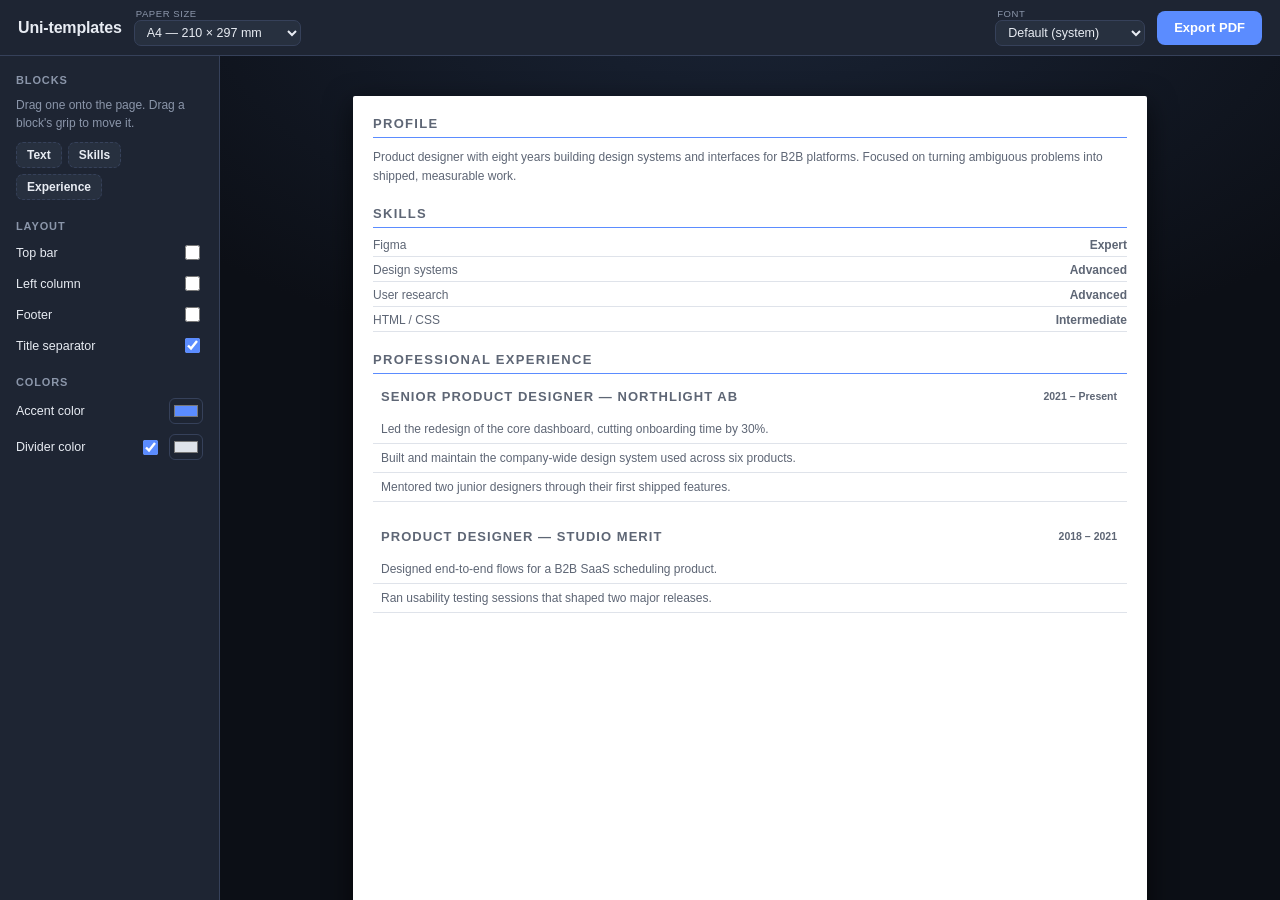
==== cv_template/index.html @ 2158d03e "Add CV template builder under /cv_template/" ====
<!doctype html>
<html lang="en">
  <head>
    <meta charset="utf-8" />
    <meta name="viewport" content="width=device-width, initial-scale=1" />
    <title>Logo Studio</title>
    <script type="module" crossorigin src="./assets/index-DezXRuUZ.js"></script>
    <link rel="stylesheet" crossorigin href="./assets/index-B7kqXmsd.css">
  </head>
  <body>
    <div id="app"></div>
  </body>
</html>
---- cv_template/assets/index-B7kqXmsd.css ----
@font-face{font-family:Dosis;src:url(./Dosis-ExtraLight-DlEEAZiP.ttf) format("truetype");font-weight:200;font-style:normal;font-display:swap}@font-face{font-family:Dosis;src:url(./Dosis-Light-BOXy2266.ttf) format("truetype");font-weight:300;font-style:normal;font-display:swap}@font-face{font-family:Dosis;src:url(./Dosis-Regular-C5kjTgQt.ttf) format("truetype");font-weight:400;font-style:normal;font-display:swap}@font-face{font-family:Dosis;src:url(./Dosis-Medium-CBD_5TGy.ttf) format("truetype");font-weight:500;font-style:normal;font-display:swap}@font-face{font-family:Dosis;src:url(./Dosis-SemiBold-DWbbS9KU.ttf) format("truetype");font-weight:600;font-style:normal;font-display:swap}@font-face{font-family:Dosis;src:url(./Dosis-Bold-pEvvqsVB.ttf) format("truetype");font-weight:700;font-style:normal;font-display:swap}@font-face{font-family:Dosis;src:url(./Dosis-ExtraBold-Dp2xses7.ttf) format("truetype");font-weight:800;font-style:normal;font-display:swap}@font-face{font-family:Proxima Nova;src:url(./proximanova-light-webfont-DDnHX13L.woff2) format("woff2"),url(./proximanova-light-webfont-dAxYaZXE.woff) format("woff"),url(./proximanova-light-webfont-Cg-FxeoQ.ttf) format("truetype");font-weight:300;font-style:normal;font-display:swap}@font-face{font-family:Proxima Nova;src:url(./proximanova-regular-webfont-l9pLPmEu.woff2) format("woff2"),url(./proximanova-regular-webfont-BQWow63f.woff) format("woff"),url(./proximanova-regular-webfont-CjWmAQyy.ttf) format("truetype");font-weight:400;font-style:normal;font-display:swap}@font-face{font-family:Proxima Nova;src:url(./proximanova-semibold-webfont-B00JHPtn.woff2) format("woff2"),url(./proximanova-semibold-webfont-B6cVBltY.woff) format("woff"),url(./proximanova-semibold-webfont-irvKiqTk.ttf) format("truetype");font-weight:600;font-style:normal;font-display:swap}@font-face{font-family:Proxima Nova;src:url(./proximanova-bold-webfont-CB5uXIz_.woff2) format("woff2"),url(./proximanova-bold-webfont-DnFBDe5u.woff) format("woff"),url(./proximanova-bold-webfont-B-v-_eQr.ttf) format("truetype");font-weight:700;font-style:normal;font-display:swap}@font-face{font-family:Wedding;src:url(./Wedding-B09ZIfdZ.otf) format("opentype");font-weight:400;font-style:normal;font-display:swap}:root{--ink: #11151e;--chrome: #1e2533;--chrome-2: #27303f;--hair: #36415a;--txt: #e8ecf3;--muted: #8b96aa;--ui: #5b8cff;--paper: #ffffff;--ground: #0c0f16;--page-w: 794px;--page-h: 1123px;--page-margin: 20px;--font: -apple-system, BlinkMacSystemFont, "Segoe UI", Roboto, Helvetica, Arial, sans-serif}*{box-sizing:border-box}html,body{height:100%}body{margin:0;font-family:var(--font);background:var(--ink);color:var(--txt);-webkit-font-smoothing:antialiased;overflow:hidden}#app{height:100vh}button{font-family:inherit;cursor:pointer}.app{display:flex;flex-direction:column;height:100vh}.toolbar{display:flex;align-items:center;justify-content:space-between;gap:12px;height:56px;flex:0 0 56px;padding:0 18px;background:var(--chrome);border-bottom:1px solid var(--hair)}.toolbar .toolbar-group{display:flex;align-items:center;gap:12px}.toolbar .title{font-weight:600;letter-spacing:-.01em}.btn{height:34px;padding:0 16px;border-radius:8px;border:1px solid transparent;background:var(--ui);color:#fff;font-size:13px;font-weight:600}.btn:hover{background:#4f7df0}.btn:disabled{opacity:.45;cursor:default}.btn.ghost{background:var(--chrome-2);border-color:var(--hair);color:var(--txt)}.btn.ghost:hover{border-color:var(--ui)}.pick{display:flex;flex-direction:column;gap:2px;line-height:1}.pick .pick-scope{font-size:9.5px;color:var(--muted);text-transform:uppercase;letter-spacing:.06em;padding-left:2px}.pick select{height:26px;min-width:150px;background:var(--chrome-2);color:var(--txt);border:1px solid var(--hair);border-radius:7px;padding:0 8px;font-size:12.5px;font-family:inherit;outline:none;cursor:pointer}.pick select:hover{border-color:var(--ui)}.pick select:focus{border-color:var(--ui);box-shadow:0 0 0 3px #5b8cff22}.workspace{flex:1;min-height:0;display:flex}.style-panel{flex:0 0 220px;overflow-y:auto;padding:18px 16px;background:var(--chrome);border-right:1px solid var(--hair);display:flex;flex-direction:column;gap:20px}.tpl-panel-top{display:flex;flex-direction:column;gap:20px}.tpl-panel-top:empty{display:none}.style-empty{margin:0;font-size:12px;line-height:1.5;color:var(--muted)}.style-group{display:flex;flex-direction:column;gap:10px}.style-group h3{margin:0;font-size:11px;font-weight:700;text-transform:uppercase;letter-spacing:.08em;color:var(--muted)}.style-field{display:flex;align-items:center;justify-content:space-between;gap:10px;font-size:12.5px}.style-field input[type=checkbox]{width:15px;height:15px;accent-color:var(--ui);cursor:pointer}.style-field input[type=color]{width:34px;height:26px;padding:2px;border:1px solid var(--hair);border-radius:6px;background:none;cursor:pointer}.style-field input[type=number]{width:56px;height:26px;padding:0 6px;border:1px solid var(--hair);border-radius:6px;background:var(--chrome-2);color:var(--txt);font-size:12.5px;font-family:inherit}.style-field.is-disabled{opacity:.4}.field-pair{display:flex;align-items:center;gap:8px}.block-palette{display:flex;flex-wrap:wrap;gap:6px}.block-chip{padding:5px 10px;border:1px dashed var(--hair);border-radius:7px;background:var(--chrome-2);color:var(--txt);font-size:12px;font-weight:600;cursor:grab}.block-chip:hover{border-color:var(--ui);color:var(--ui)}.block-chip:active{cursor:grabbing}.block-pop{position:fixed;z-index:30;display:flex;flex-direction:column;gap:7px;min-width:150px;padding:9px 10px;border:1px solid var(--hair);border-radius:9px;background:var(--chrome);color:var(--txt);box-shadow:0 10px 28px #0007;font-size:12px}.pop-field{display:flex;align-items:center;justify-content:space-between;gap:10px;cursor:pointer}.pop-field input[type=checkbox]{width:15px;height:15px;accent-color:var(--ui);cursor:pointer}.pop-rule{height:1px;background:var(--hair)}.pop-label{font-size:9.5px;font-weight:700;letter-spacing:.08em;text-transform:uppercase;color:var(--muted)}.pop-bullets{display:flex;flex-wrap:wrap;gap:4px}.pop-bullet{min-width:26px;height:26px;padding:0 6px;border:1px solid var(--hair);border-radius:6px;background:var(--chrome-2);color:var(--txt);font-size:13px;line-height:1}.pop-bullet:hover{border-color:var(--ui)}.pop-bullet.on{border-color:var(--ui);background:#5b8cff22;color:var(--ui)}.pop-bullet-none{font-size:9.5px;font-weight:700;letter-spacing:.04em;text-transform:uppercase}@keyframes region-group-in{0%{opacity:0;transform:translateY(-8px)}to{opacity:1;transform:none}}@keyframes region-group-flash{0%,35%{background:#5b8cff2e;box-shadow:0 0 0 1px #5b8cff66 inset}to{background:transparent;box-shadow:0 0 0 1px transparent inset}}.style-group.is-region{padding:10px;margin:0 -10px;border-radius:10px;animation:region-group-in .2s ease-out,region-group-flash 1s ease-out .1s both}.style-group.is-region h3{color:var(--ui)}@media (prefers-reduced-motion: reduce){.style-group.is-region{animation:region-group-flash 1s ease-out both}}@keyframes opt-preview-pulse{0%,to{box-shadow:0 0 #5b8cff66}50%{box-shadow:0 0 0 7px #5b8cff00}}.opt-preview{position:relative;outline:2px solid #5b8cff;outline-offset:-2px;border-radius:4px;animation:opt-preview-pulse 1.1s ease-in-out infinite}@media print{.opt-preview{outline:none;animation:none}}.canvas{flex:1;min-height:0;overflow:auto;padding:40px 32px 80px;display:flex;justify-content:center;align-items:safe center;background:radial-gradient(120% 80% at 50% -10%,#1a2436 0%,var(--ground) 60%)}.sheets{display:flex;flex-direction:column;align-items:center;gap:28px;flex:0 0 auto}.page{width:var(--page-w);height:var(--page-h);background:var(--paper);box-shadow:0 8px 28px #0009;border-radius:2px;flex:0 0 auto;overflow:hidden;display:flex;flex-direction:column;padding:48px;color:#2a2f3a}.page.flush{padding:0}[data-ed]{outline:none}[data-ed]:hover{background:#f6f7f9}[data-ed]:focus{background:#eef2ff;box-shadow:0 0 0 2px #5b8cff44}[data-ed]:empty:before,[data-ed]:has(>br:only-child):before{content:attr(data-ed);color:#aab0bd;font-style:italic;pointer-events:none;-webkit-user-select:none;user-select:none}.bill-block{position:relative}.bill-pairs{list-style:none;margin:0;padding:0;display:flex;flex-direction:column;gap:6px}.bill-pair{position:relative;display:flex;justify-content:space-between;align-items:baseline;gap:10px;font-size:var(--main-font-size, 11.5px);padding-bottom:4px;border-bottom:1px solid var(--divider, #e6e9ef)}.bill-pair-label{color:var(--text-color, #78829a);flex:0 0 auto}.bill-pair-value{min-width:0;font-weight:600;color:var(--text-color, #2a2f3a);text-align:right}.bill-sections{display:flex;flex-direction:column;gap:22px}.bill-sec{break-inside:avoid}.bill-sec-title-wrap{position:relative;margin-bottom:6px;border-radius:6px}.bill-sec-title{font-size:13px;font-weight:700;letter-spacing:.08em;text-transform:uppercase;color:var(--text-color, #1e2532);padding:5px 8px}.bill-rows{list-style:none;margin:0;padding:0;display:flex;flex-direction:column}.bill-row{position:relative;display:flex;justify-content:space-between;align-items:baseline;gap:14px;font-size:var(--main-font-size, 12px);color:var(--text-color, #5e6675);padding:7px 8px;border-bottom:1px solid var(--divider, #eceff4)}.bill-row-text{flex:1;min-width:0}.bs-para{font-size:var(--main-font-size, 12px);line-height:1.6;color:var(--text-color, #5e6675);white-space:pre-wrap}.bill-doc-title{margin:0 0 10px;font-size:30px;font-weight:700;letter-spacing:-.03em;color:var(--text-color, #1e2532);line-height:1;padding-bottom:10px;border-bottom:1.5px solid var(--accent, #5b8cff)}.cv-sec-title-wrap .bill-sec-title{padding-right:92px}.cv-sec-title-wrap .cv-exp-dates{position:absolute;top:6px;right:10px;font-size:10.5px;font-weight:600;color:var(--text-color, #78829a);font-variant-numeric:tabular-nums}.bs-main-title{font-size:13px;font-weight:700;letter-spacing:.1em;text-transform:uppercase;color:var(--text-color, #1e2532);margin:0 0 10px;padding-bottom:6px;border-bottom:1.5px solid var(--accent, #5b8cff)}.bill-top{display:flex;flex-direction:column;flex:1;min-height:0}.bt-bar{display:grid;grid-template-columns:auto 1fr auto;align-items:center;gap:24px;padding:var(--page-margin, 20px);border-bottom:2px solid var(--accent, #5b8cff);-webkit-print-color-adjust:exact;cursor:pointer}.bt-bar.no-photo{grid-template-columns:1fr auto}.bt-logo{order:1}.bt-ident{order:2}.bt-contact{order:3}.bt-bar.mirrored:not(.no-photo) .bt-logo{order:3}.bt-bar.mirrored:not(.no-photo) .bt-contact{order:1;text-align:left}.bt-bar.mirrored:not(.no-photo) .bt-ident{text-align:right}.is-selected{position:relative;outline:2px solid var(--ui);outline-offset:2px}.block-label{position:fixed;z-index:20;padding:3px 10px;border-radius:999px;background:var(--ui);color:#fff;font-size:10px;font-weight:600;letter-spacing:.02em;white-space:nowrap;box-shadow:0 2px 6px #0004;pointer-events:none}.bt-logo{min-width:120px;min-height:72px;padding:8px;display:grid;place-items:center;overflow:hidden;background:#fff;border:1px solid #dde3ee;border-radius:10px}.bt-logo img{max-width:180px;max-height:72px;object-fit:contain;display:block}.bt-ident{min-width:0}.bt-org{font-size:22px;font-weight:700;letter-spacing:-.02em;color:var(--text-color, #1e2532);line-height:1.15}.bt-doc-title{font-size:11px;font-weight:600;letter-spacing:.16em;text-transform:uppercase;color:var(--accent, #5b8cff);margin-top:3px}.bt-contact{font-size:11px;line-height:1.6;color:var(--text-color, #4c5566);white-space:pre-wrap;text-align:right}.cv-photo-bar{width:72px;min-width:72px;padding:0;border-radius:999px;aspect-ratio:1;min-height:0}.cv-photo-bar img{width:100%;height:100%;max-width:none;max-height:none;object-fit:cover;border-radius:999px}.bt-body{flex:1;min-height:0;display:flex;align-items:stretch;gap:16px;padding:var(--page-margin, 20px)}.bt-side{flex:0 0 260px;min-width:0;overflow:hidden}.bt-side.has-separator{padding-right:16px;border-right:2px solid var(--accent, #5b8cff)}.bt-main{flex:1;min-width:0;overflow:hidden;--text-color: var(--main-text);cursor:pointer}.bt-body.wide-left .bt-side{flex:1 1 0}.bt-body.wide-left .bt-main{flex:0 0 260px}[data-fit]{transform-origin:top left}.bt-side-inner,.bt-main-inner{display:flex;flex-direction:column;gap:22px}.bt-col-title{font-size:10.5px;font-weight:700;letter-spacing:.14em;text-transform:uppercase;color:var(--text-color, #78829a);margin:0 0 8px;padding-bottom:5px;border-bottom:1px solid var(--divider, #d9e0ec)}.cv-stack-inner{flex:1;min-width:0;overflow:hidden;display:flex;flex-direction:column;gap:20px;--text-color: var(--main-text);cursor:pointer}.cv-footer{padding:var(--page-margin, 20px);border-top:1px solid #e6e9ef;font-size:10.5px;line-height:1.5;color:#8b93a3;text-align:center;white-space:pre-wrap;cursor:pointer}.bt-logo{position:relative}.bt-logo.empty{border:2px dashed #c8d0de;cursor:pointer;background:#f7f9fc}.bt-logo.empty:hover{border-color:var(--ui)}.bt-logo-ph{display:grid;justify-items:center;gap:6px;color:#98a1b1;font-size:12px;font-weight:500}.bt-logo-ph .mark{width:26px;height:26px;border-radius:8px;display:grid;place-items:center;background:#e7ebf3;color:#6b7488;font-size:16px;line-height:1}.photo-remove{position:absolute;top:0;right:0;bottom:0;left:0;border-radius:inherit;border:0;margin:0;padding:0;display:flex;flex-direction:column;align-items:center;justify-content:center;gap:1px;background:#000000b3;color:#fff;cursor:pointer;opacity:0;transition:opacity .12s}.photo-remove .mark{font-size:17px;line-height:1;font-weight:400}.photo-remove span:last-child{font-size:10px;font-weight:600;letter-spacing:.03em;text-transform:uppercase}.bt-logo:hover .photo-remove{opacity:1}.row-del{position:absolute;left:-20px;top:0;width:16px;height:16px;padding:0;border:0;border-radius:5px;background:transparent;color:#b0b7c4;font-size:13px;line-height:1;opacity:0;transition:opacity .12s}.row-del:hover{color:#e5484d;background:#fff1f1}.bill-pair:hover>.row-del,.bill-row:hover>.row-del,.bill-sec-title-wrap:hover>.row-del,.cv-block:hover>.cv-block-del{opacity:1}.cv-block-tools{position:absolute;top:0;right:0;z-index:3;display:flex;align-items:center;gap:4px;opacity:0;pointer-events:none;transition:opacity .12s}.cv-block:hover>.cv-block-tools,.cv-blocks.is-dragging>.cv-block>.cv-block-tools,.cv-block-tools:has(.cv-block-opts.is-open){opacity:1;pointer-events:auto}.cv-block-del{position:static;opacity:1}.cv-block-opts{width:16px;height:16px;padding:0;border:1px solid #e3e8f0;border-radius:5px;background:#fff;color:#98a1b1;font-size:11px;line-height:1}.cv-block-opts:hover,.cv-block-opts.is-open{border-color:var(--accent, #5b8cff);color:var(--accent, #5b8cff)}.cv-block-grip{display:inline-flex;align-items:center;gap:4px;height:16px;padding:0 6px;border:1px solid #e3e8f0;border-radius:5px;background:#fff;color:#98a1b1;font-family:inherit;font-size:8.5px;font-weight:700;letter-spacing:.08em;text-transform:uppercase;line-height:1;white-space:nowrap;cursor:grab}.cv-block-grip:hover{border-color:var(--accent, #5b8cff);color:var(--accent, #5b8cff)}.cv-block-grip:active{cursor:grabbing}.cv-grip-dots{font-size:11px;letter-spacing:0}.cv-block:hover>.cv-block-title,.cv-blocks.is-dragging>.cv-block>.cv-block-title,.cv-block:has(.cv-block-opts.is-open)>.cv-block-title{padding-right:120px}.cv-block.is-moving{opacity:.4}.has-bullets>li:before{content:var(--bullet);position:absolute;color:var(--accent, #5b8cff)}.bill-pairs.has-bullets>.bill-pair{padding-left:13px}.bill-pairs.has-bullets>.bill-pair:before{left:0}.bill-rows.has-bullets>.bill-row{padding-left:22px}.bill-rows.has-bullets>.bill-row:before{left:8px}.cv-blocks{display:flex;flex-direction:column;gap:20px}.cv-blocks:empty,.cv-blocks-empty{min-height:48px}.cv-blocks-empty{display:flex;align-items:center;justify-content:center;margin:0;border:1px dashed #d4dae4;border-radius:8px;color:#aab0bd;font-size:11px;font-style:italic}.cv-blocks.is-drop-target{outline:1px dashed #c2cbdb;outline-offset:8px;border-radius:4px}.cv-drop-line{height:0;border-top:2px solid var(--accent, #5b8cff);border-radius:2px;margin:-12px 0}.bill-pair>.row-del,.bill-row>.row-del,.bill-sec-title-wrap>.row-del{left:auto;right:0}.bill-pair:hover{padding-right:22px}.bill-row:hover{padding-right:30px}.cv-sec-title-wrap:hover>.bill-sec-title{padding-right:116px}.cv-sec-title-wrap>.cv-exp-dates{transition:right .12s}.cv-sec-title-wrap:hover>.cv-exp-dates{right:30px}.row-add{position:absolute;left:0;top:100%;margin-top:3px;padding:2px 9px;border:1px dashed #cdd3dd;border-radius:6px;background:#fff;color:#98a1b1;font-size:10.5px;font-weight:600;opacity:0;transition:opacity .12s}.row-add:hover{border-color:var(--ui);color:var(--ui)}.row-add.end{left:auto;right:0}.bill-block:hover>.row-add{opacity:1}@media print{html,body{overflow:visible;background:#fff}.toolbar,.style-panel{display:none!important}.canvas{padding:0;background:#fff;overflow:visible;display:block}.sheets{display:block;gap:0}.page{box-shadow:none;border-radius:0;margin:0 auto;transform:none!important;break-after:page}.page:last-child{break-after:auto}.row-add,.row-del,.photo-remove,.cv-block-tools,.cv-drop-line,.cv-blocks-empty,.block-pop{display:none!important}.cv-blocks.is-drop-target{outline:none}.is-selected{outline:none;box-shadow:none}.block-label{display:none}[data-ed]{background:none!important;box-shadow:none!important}[data-ed]:empty:before,[data-ed]:has(>br:only-child):before{content:none}.bt-logo-ph{display:none}.bt-logo.empty{border-color:transparent;background:none}}
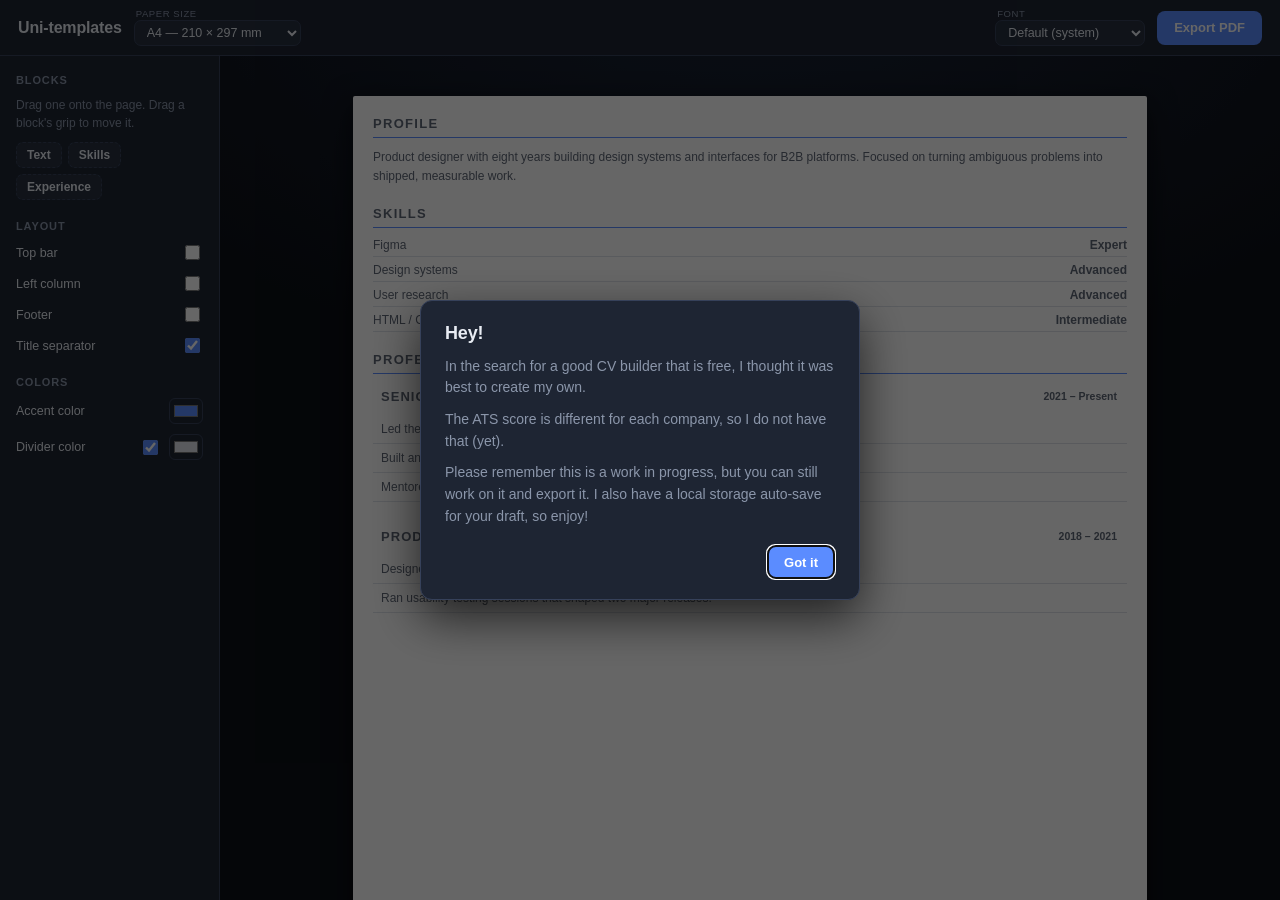
==== commit 84020f59: "new page add to the portfolio linked to cv builder private project" ====
--- a/cv_template/index.html
+++ b/cv_template/index.html
@@ -3,9 +3,9 @@
   <head>
     <meta charset="utf-8" />
     <meta name="viewport" content="width=device-width, initial-scale=1" />
-    <title>Logo Studio</title>
-    <script type="module" crossorigin src="./assets/index-DezXRuUZ.js"></script>
-    <link rel="stylesheet" crossorigin href="./assets/index-B7kqXmsd.css">
+    <title>CV Builder</title>
+    <script type="module" crossorigin src="./assets/index-CEYy24oF.js"></script>
+    <link rel="stylesheet" crossorigin href="./assets/index-37J49NOY.css">
   </head>
   <body>
     <div id="app"></div>
--- a/cv_template/assets/index-37J49NOY.css
+++ b/cv_template/assets/index-37J49NOY.css
@@ -0,0 +1 @@
+@font-face{font-family:Dosis;src:url(./Dosis-ExtraLight-DlEEAZiP.ttf) format("truetype");font-weight:200;font-style:normal;font-display:swap}@font-face{font-family:Dosis;src:url(./Dosis-Light-BOXy2266.ttf) format("truetype");font-weight:300;font-style:normal;font-display:swap}@font-face{font-family:Dosis;src:url(./Dosis-Regular-C5kjTgQt.ttf) format("truetype");font-weight:400;font-style:normal;font-display:swap}@font-face{font-family:Dosis;src:url(./Dosis-Medium-CBD_5TGy.ttf) format("truetype");font-weight:500;font-style:normal;font-display:swap}@font-face{font-family:Dosis;src:url(./Dosis-SemiBold-DWbbS9KU.ttf) format("truetype");font-weight:600;font-style:normal;font-display:swap}@font-face{font-family:Dosis;src:url(./Dosis-Bold-pEvvqsVB.ttf) format("truetype");font-weight:700;font-style:normal;font-display:swap}@font-face{font-family:Dosis;src:url(./Dosis-ExtraBold-Dp2xses7.ttf) format("truetype");font-weight:800;font-style:normal;font-display:swap}@font-face{font-family:Proxima Nova;src:url(./proximanova-light-webfont-DDnHX13L.woff2) format("woff2"),url(./proximanova-light-webfont-dAxYaZXE.woff) format("woff"),url(./proximanova-light-webfont-Cg-FxeoQ.ttf) format("truetype");font-weight:300;font-style:normal;font-display:swap}@font-face{font-family:Proxima Nova;src:url(./proximanova-regular-webfont-l9pLPmEu.woff2) format("woff2"),url(./proximanova-regular-webfont-BQWow63f.woff) format("woff"),url(./proximanova-regular-webfont-CjWmAQyy.ttf) format("truetype");font-weight:400;font-style:normal;font-display:swap}@font-face{font-family:Proxima Nova;src:url(./proximanova-semibold-webfont-B00JHPtn.woff2) format("woff2"),url(./proximanova-semibold-webfont-B6cVBltY.woff) format("woff"),url(./proximanova-semibold-webfont-irvKiqTk.ttf) format("truetype");font-weight:600;font-style:normal;font-display:swap}@font-face{font-family:Proxima Nova;src:url(./proximanova-bold-webfont-CB5uXIz_.woff2) format("woff2"),url(./proximanova-bold-webfont-DnFBDe5u.woff) format("woff"),url(./proximanova-bold-webfont-B-v-_eQr.ttf) format("truetype");font-weight:700;font-style:normal;font-display:swap}@font-face{font-family:Wedding;src:url(./Wedding-B09ZIfdZ.otf) format("opentype");font-weight:400;font-style:normal;font-display:swap}:root{--ink: #11151e;--chrome: #1e2533;--chrome-2: #27303f;--hair: #36415a;--txt: #e8ecf3;--muted: #8b96aa;--ui: #5b8cff;--paper: #ffffff;--ground: #0c0f16;--page-w: 794px;--page-h: 1123px;--page-margin: 20px;--font: -apple-system, BlinkMacSystemFont, "Segoe UI", Roboto, Helvetica, Arial, sans-serif}*{box-sizing:border-box}html,body{height:100%}body{margin:0;font-family:var(--font);background:var(--ink);color:var(--txt);-webkit-font-smoothing:antialiased;overflow:hidden}#app{height:100vh}button{font-family:inherit;cursor:pointer}.app{display:flex;flex-direction:column;height:100vh}.toolbar{display:flex;align-items:center;justify-content:space-between;gap:12px;height:56px;flex:0 0 56px;padding:0 18px;background:var(--chrome);border-bottom:1px solid var(--hair)}.toolbar .toolbar-group{display:flex;align-items:center;gap:12px}.toolbar .title{font-weight:600;letter-spacing:-.01em}.btn{height:34px;padding:0 16px;border-radius:8px;border:1px solid transparent;background:var(--ui);color:#fff;font-size:13px;font-weight:600}.btn:hover{background:#4f7df0}.btn:disabled{opacity:.45;cursor:default}.btn.ghost{background:var(--chrome-2);border-color:var(--hair);color:var(--txt)}.btn.ghost:hover{border-color:var(--ui)}.pick{display:flex;flex-direction:column;gap:2px;line-height:1}.pick .pick-scope{font-size:9.5px;color:var(--muted);text-transform:uppercase;letter-spacing:.06em;padding-left:2px}.pick select{height:26px;min-width:150px;background:var(--chrome-2);color:var(--txt);border:1px solid var(--hair);border-radius:7px;padding:0 8px;font-size:12.5px;font-family:inherit;outline:none;cursor:pointer}.pick select:hover{border-color:var(--ui)}.pick select:focus{border-color:var(--ui);box-shadow:0 0 0 3px #5b8cff22}.workspace{flex:1;min-height:0;display:flex}.style-panel{flex:0 0 220px;overflow-y:auto;padding:18px 16px;background:var(--chrome);border-right:1px solid var(--hair);display:flex;flex-direction:column;gap:20px}.tpl-panel-top{display:flex;flex-direction:column;gap:20px}.tpl-panel-top:empty{display:none}.style-empty{margin:0;font-size:12px;line-height:1.5;color:var(--muted)}.style-group{display:flex;flex-direction:column;gap:10px}.style-group h3{margin:0;font-size:11px;font-weight:700;text-transform:uppercase;letter-spacing:.08em;color:var(--muted)}.style-field{display:flex;align-items:center;justify-content:space-between;gap:10px;font-size:12.5px}.style-field input[type=checkbox]{width:15px;height:15px;accent-color:var(--ui);cursor:pointer}.style-field input[type=color]{width:34px;height:26px;padding:2px;border:1px solid var(--hair);border-radius:6px;background:none;cursor:pointer}.style-field input[type=number]{width:56px;height:26px;padding:0 6px;border:1px solid var(--hair);border-radius:6px;background:var(--chrome-2);color:var(--txt);font-size:12.5px;font-family:inherit}.style-field.is-disabled{opacity:.4}.field-pair{display:flex;align-items:center;gap:8px}.block-palette{display:flex;flex-wrap:wrap;gap:6px}.block-chip{padding:5px 10px;border:1px dashed var(--hair);border-radius:7px;background:var(--chrome-2);color:var(--txt);font-size:12px;font-weight:600;cursor:grab}.block-chip:hover{border-color:var(--ui);color:var(--ui)}.block-chip:active{cursor:grabbing}.block-pop{position:fixed;z-index:30;display:flex;flex-direction:column;gap:7px;min-width:150px;padding:9px 10px;border:1px solid var(--hair);border-radius:9px;background:var(--chrome);color:var(--txt);box-shadow:0 10px 28px #0007;font-size:12px}.pop-field{display:flex;align-items:center;justify-content:space-between;gap:10px;cursor:pointer}.pop-field input[type=checkbox]{width:15px;height:15px;accent-color:var(--ui);cursor:pointer}.pop-rule{height:1px;background:var(--hair)}.pop-label{font-size:9.5px;font-weight:700;letter-spacing:.08em;text-transform:uppercase;color:var(--muted)}.pop-bullets{display:flex;flex-wrap:wrap;gap:4px}.pop-bullet{min-width:26px;height:26px;padding:0 6px;border:1px solid var(--hair);border-radius:6px;background:var(--chrome-2);color:var(--txt);font-size:13px;line-height:1}.pop-bullet:hover{border-color:var(--ui)}.pop-bullet.on{border-color:var(--ui);background:#5b8cff22;color:var(--ui)}.pop-bullet-none{font-size:9.5px;font-weight:700;letter-spacing:.04em;text-transform:uppercase}@keyframes region-group-in{0%{opacity:0;transform:translateY(-8px)}to{opacity:1;transform:none}}@keyframes region-group-flash{0%,35%{background:#5b8cff2e;box-shadow:0 0 0 1px #5b8cff66 inset}to{background:transparent;box-shadow:0 0 0 1px transparent inset}}.style-group.is-region{padding:10px;margin:0 -10px;border-radius:10px;animation:region-group-in .2s ease-out,region-group-flash 1s ease-out .1s both}.style-group.is-region h3{color:var(--ui)}@media (prefers-reduced-motion: reduce){.style-group.is-region{animation:region-group-flash 1s ease-out both}}@keyframes opt-preview-pulse{0%,to{box-shadow:0 0 #5b8cff66}50%{box-shadow:0 0 0 7px #5b8cff00}}.opt-preview{position:relative;outline:2px solid #5b8cff;outline-offset:-2px;border-radius:4px;animation:opt-preview-pulse 1.1s ease-in-out infinite}@media print{.opt-preview{outline:none;animation:none}}.canvas{flex:1;min-height:0;overflow:auto;padding:40px 32px 80px;display:flex;justify-content:center;align-items:safe center;background:radial-gradient(120% 80% at 50% -10%,#1a2436 0%,var(--ground) 60%)}.sheets{display:flex;flex-direction:column;align-items:center;gap:28px;flex:0 0 auto}.page{width:var(--page-w);height:var(--page-h);background:var(--paper);box-shadow:0 8px 28px #0009;border-radius:2px;flex:0 0 auto;overflow:hidden;display:flex;flex-direction:column;padding:48px;color:#2a2f3a}.page.flush{padding:0}[data-ed]{outline:none}[data-ed]:hover{background:#f6f7f9}[data-ed]:focus{background:#eef2ff;box-shadow:0 0 0 2px #5b8cff44}[data-ed]:empty:before,[data-ed]:has(>br:only-child):before{content:attr(data-ed);color:#aab0bd;font-style:italic;pointer-events:none;-webkit-user-select:none;user-select:none}.bill-block{position:relative}.bill-pairs{list-style:none;margin:0;padding:0;display:flex;flex-direction:column;gap:6px}.bill-pair{position:relative;display:flex;justify-content:space-between;align-items:baseline;gap:10px;font-size:var(--main-font-size, 11.5px);padding-bottom:4px;border-bottom:1px solid var(--divider, #e6e9ef)}.bill-pair-label{color:var(--text-color, #78829a);flex:0 0 auto}.bill-pair-value{min-width:0;font-weight:600;color:var(--text-color, #2a2f3a);text-align:right}.bill-sections{display:flex;flex-direction:column;gap:22px}.bill-sec{break-inside:avoid}.bill-sec-title-wrap{position:relative;margin-bottom:6px;border-radius:6px}.bill-sec-title{font-size:13px;font-weight:700;letter-spacing:.08em;text-transform:uppercase;color:var(--text-color, #1e2532);padding:5px 8px}.bill-rows{list-style:none;margin:0;padding:0;display:flex;flex-direction:column}.bill-row{position:relative;display:flex;justify-content:space-between;align-items:baseline;gap:14px;font-size:var(--main-font-size, 12px);color:var(--text-color, #5e6675);padding:7px 8px;border-bottom:1px solid var(--divider, #eceff4)}.bill-row-text{flex:1;min-width:0}.bs-para{font-size:var(--main-font-size, 12px);line-height:1.6;color:var(--text-color, #5e6675);white-space:pre-wrap}.bill-doc-title{margin:0 0 10px;font-size:30px;font-weight:700;letter-spacing:-.03em;color:var(--text-color, #1e2532);line-height:1;padding-bottom:10px;border-bottom:1.5px solid var(--accent, #5b8cff)}.cv-sec-title-wrap .bill-sec-title{padding-right:92px}.cv-sec-title-wrap .cv-exp-dates{position:absolute;top:6px;right:10px;font-size:10.5px;font-weight:600;color:var(--text-color, #78829a);font-variant-numeric:tabular-nums}.bs-main-title{font-size:13px;font-weight:700;letter-spacing:.1em;text-transform:uppercase;color:var(--text-color, #1e2532);margin:0 0 10px;padding-bottom:6px;border-bottom:1.5px solid var(--accent, #5b8cff)}.bill-top{display:flex;flex-direction:column;flex:1;min-height:0}.bt-bar{display:grid;grid-template-columns:auto 1fr auto;align-items:center;gap:24px;padding:var(--page-margin, 20px);border-bottom:2px solid var(--accent, #5b8cff);-webkit-print-color-adjust:exact;cursor:pointer}.bt-bar.no-photo{grid-template-columns:1fr auto}.bt-logo{order:1}.bt-ident{order:2}.bt-contact{order:3}.bt-bar.mirrored:not(.no-photo) .bt-logo{order:3}.bt-bar.mirrored:not(.no-photo) .bt-contact{order:1;text-align:left}.bt-bar.mirrored:not(.no-photo) .bt-ident{text-align:right}.is-selected{position:relative;outline:2px solid var(--ui);outline-offset:2px}.block-label{position:fixed;z-index:20;padding:3px 10px;border-radius:999px;background:var(--ui);color:#fff;font-size:10px;font-weight:600;letter-spacing:.02em;white-space:nowrap;box-shadow:0 2px 6px #0004;pointer-events:none}.bt-logo{min-width:120px;min-height:72px;padding:8px;display:grid;place-items:center;overflow:hidden;background:#fff;border:1px solid #dde3ee;border-radius:10px}.bt-logo img{max-width:180px;max-height:72px;object-fit:contain;display:block}.bt-ident{min-width:0}.bt-org{font-size:22px;font-weight:700;letter-spacing:-.02em;color:var(--text-color, #1e2532);line-height:1.15}.bt-doc-title{font-size:11px;font-weight:600;letter-spacing:.16em;text-transform:uppercase;color:var(--accent, #5b8cff);margin-top:3px}.bt-contact{font-size:11px;line-height:1.6;color:var(--text-color, #4c5566);white-space:pre-wrap;text-align:right}.cv-photo-bar{width:72px;min-width:72px;padding:0;border-radius:999px;aspect-ratio:1;min-height:0}.cv-photo-bar img{width:100%;height:100%;max-width:none;max-height:none;object-fit:cover;border-radius:999px}.bt-body{flex:1;min-height:0;display:flex;align-items:stretch;gap:16px;padding:var(--page-margin, 20px)}.bt-side{flex:0 0 260px;min-width:0;overflow:hidden}.bt-side.has-separator{padding-right:16px;border-right:2px solid var(--accent, #5b8cff)}.bt-main{flex:1;min-width:0;overflow:hidden;--text-color: var(--main-text);cursor:pointer}.bt-body.wide-left .bt-side{flex:1 1 0}.bt-body.wide-left .bt-main{flex:0 0 260px}[data-fit]{transform-origin:top left}.bt-side-inner,.bt-main-inner{display:flex;flex-direction:column;gap:22px}.bt-col-title{font-size:10.5px;font-weight:700;letter-spacing:.14em;text-transform:uppercase;color:var(--text-color, #78829a);margin:0 0 8px;padding-bottom:5px;border-bottom:1px solid var(--divider, #d9e0ec)}.cv-stack-inner{flex:1;min-width:0;overflow:hidden;display:flex;flex-direction:column;gap:20px;--text-color: var(--main-text);cursor:pointer}.cv-footer{padding:var(--page-margin, 20px);border-top:1px solid #e6e9ef;font-size:10.5px;line-height:1.5;color:#8b93a3;text-align:center;white-space:pre-wrap;cursor:pointer}.bt-logo{position:relative}.bt-logo.empty{border:2px dashed #c8d0de;cursor:pointer;background:#f7f9fc}.bt-logo.empty:hover{border-color:var(--ui)}.bt-logo-ph{display:grid;justify-items:center;gap:6px;color:#98a1b1;font-size:12px;font-weight:500}.bt-logo-ph .mark{width:26px;height:26px;border-radius:8px;display:grid;place-items:center;background:#e7ebf3;color:#6b7488;font-size:16px;line-height:1}.photo-remove{position:absolute;top:0;right:0;bottom:0;left:0;border-radius:inherit;border:0;margin:0;padding:0;display:flex;flex-direction:column;align-items:center;justify-content:center;gap:1px;background:#000000b3;color:#fff;cursor:pointer;opacity:0;transition:opacity .12s}.photo-remove .mark{font-size:17px;line-height:1;font-weight:400}.photo-remove span:last-child{font-size:10px;font-weight:600;letter-spacing:.03em;text-transform:uppercase}.bt-logo:hover .photo-remove{opacity:1}.row-del{position:absolute;left:-20px;top:0;width:16px;height:16px;padding:0;border:0;border-radius:5px;background:transparent;color:#b0b7c4;font-size:13px;line-height:1;opacity:0;transition:opacity .12s}.row-del:hover{color:#e5484d;background:#fff1f1}.bill-pair:hover>.row-del,.bill-row:hover>.row-del,.bill-sec-title-wrap:hover>.row-del,.cv-block:hover>.cv-block-del{opacity:1}.cv-block-tools{position:absolute;top:0;right:0;z-index:3;display:flex;align-items:center;gap:4px;opacity:0;pointer-events:none;transition:opacity .12s}.cv-block:hover>.cv-block-tools,.cv-blocks.is-dragging>.cv-block>.cv-block-tools,.cv-block-tools:has(.cv-block-opts.is-open){opacity:1;pointer-events:auto}.cv-block-del{position:static;opacity:1}.cv-block-opts{width:16px;height:16px;padding:0;border:1px solid #e3e8f0;border-radius:5px;background:#fff;color:#98a1b1;font-size:11px;line-height:1}.cv-block-opts:hover,.cv-block-opts.is-open{border-color:var(--accent, #5b8cff);color:var(--accent, #5b8cff)}.cv-block-grip{display:inline-flex;align-items:center;gap:4px;height:16px;padding:0 6px;border:1px solid #e3e8f0;border-radius:5px;background:#fff;color:#98a1b1;font-family:inherit;font-size:8.5px;font-weight:700;letter-spacing:.08em;text-transform:uppercase;line-height:1;white-space:nowrap;cursor:grab}.cv-block-grip:hover{border-color:var(--accent, #5b8cff);color:var(--accent, #5b8cff)}.cv-block-grip:active{cursor:grabbing}.cv-grip-dots{font-size:11px;letter-spacing:0}.cv-block:hover>.cv-block-title,.cv-blocks.is-dragging>.cv-block>.cv-block-title,.cv-block:has(.cv-block-opts.is-open)>.cv-block-title{padding-right:120px}.cv-block.is-moving{opacity:.4}.has-bullets>li:before{content:var(--bullet);position:absolute;color:var(--accent, #5b8cff)}.bill-pairs.has-bullets>.bill-pair{padding-left:13px}.bill-pairs.has-bullets>.bill-pair:before{left:0}.bill-rows.has-bullets>.bill-row{padding-left:22px}.bill-rows.has-bullets>.bill-row:before{left:8px}.cv-blocks{display:flex;flex-direction:column;gap:20px}.cv-blocks:empty,.cv-blocks-empty{min-height:48px}.cv-blocks-empty{display:flex;align-items:center;justify-content:center;margin:0;border:1px dashed #d4dae4;border-radius:8px;color:#aab0bd;font-size:11px;font-style:italic}.cv-blocks.is-drop-target{outline:1px dashed #c2cbdb;outline-offset:8px;border-radius:4px}.cv-drop-line{height:0;border-top:2px solid var(--accent, #5b8cff);border-radius:2px;margin:-12px 0}.bill-pair>.row-del,.bill-row>.row-del,.bill-sec-title-wrap>.row-del{left:auto;right:0}.bill-pair:hover{padding-right:22px}.bill-row:hover{padding-right:30px}.cv-sec-title-wrap:hover>.bill-sec-title{padding-right:116px}.cv-sec-title-wrap>.cv-exp-dates{transition:right .12s}.cv-sec-title-wrap:hover>.cv-exp-dates{right:30px}.row-add{position:absolute;left:0;top:100%;margin-top:3px;padding:2px 9px;border:1px dashed #cdd3dd;border-radius:6px;background:#fff;color:#98a1b1;font-size:10.5px;font-weight:600;opacity:0;transition:opacity .12s}.row-add:hover{border-color:var(--ui);color:var(--ui)}.row-add.end{left:auto;right:0}.bill-block:hover>.row-add{opacity:1}@media print{html,body{overflow:visible;background:#fff}.toolbar,.style-panel{display:none!important}.canvas{padding:0;background:#fff;overflow:visible;display:block}.sheets{display:block;gap:0}.page{box-shadow:none;border-radius:0;margin:0 auto;transform:none!important;break-after:page}.page:last-child{break-after:auto}.row-add,.row-del,.photo-remove,.cv-block-tools,.cv-drop-line,.cv-blocks-empty,.block-pop{display:none!important}.cv-blocks.is-drop-target{outline:none}.is-selected{outline:none;box-shadow:none}.block-label{display:none}[data-ed]{background:none!important;box-shadow:none!important}[data-ed]:empty:before,[data-ed]:has(>br:only-child):before{content:none}.bt-logo-ph{display:none}.bt-logo.empty{border-color:transparent;background:none}}.welcome-backdrop{position:fixed;top:0;right:0;bottom:0;left:0;z-index:40;display:flex;align-items:center;justify-content:center;padding:16px;background:#0009}.welcome{width:100%;max-width:440px;padding:22px 24px 20px;border:1px solid var(--hair);border-radius:12px;background:var(--chrome);color:var(--txt);box-shadow:0 18px 48px #000a}.welcome h2{margin:0 0 12px;font-size:18px;font-weight:600;letter-spacing:-.01em}.welcome p{margin:0 0 10px;font-size:14px;line-height:1.55;color:var(--muted)}.welcome .welcome-actions{display:flex;justify-content:flex-end;margin-top:18px}@media print{.welcome-backdrop{display:none!important}}
